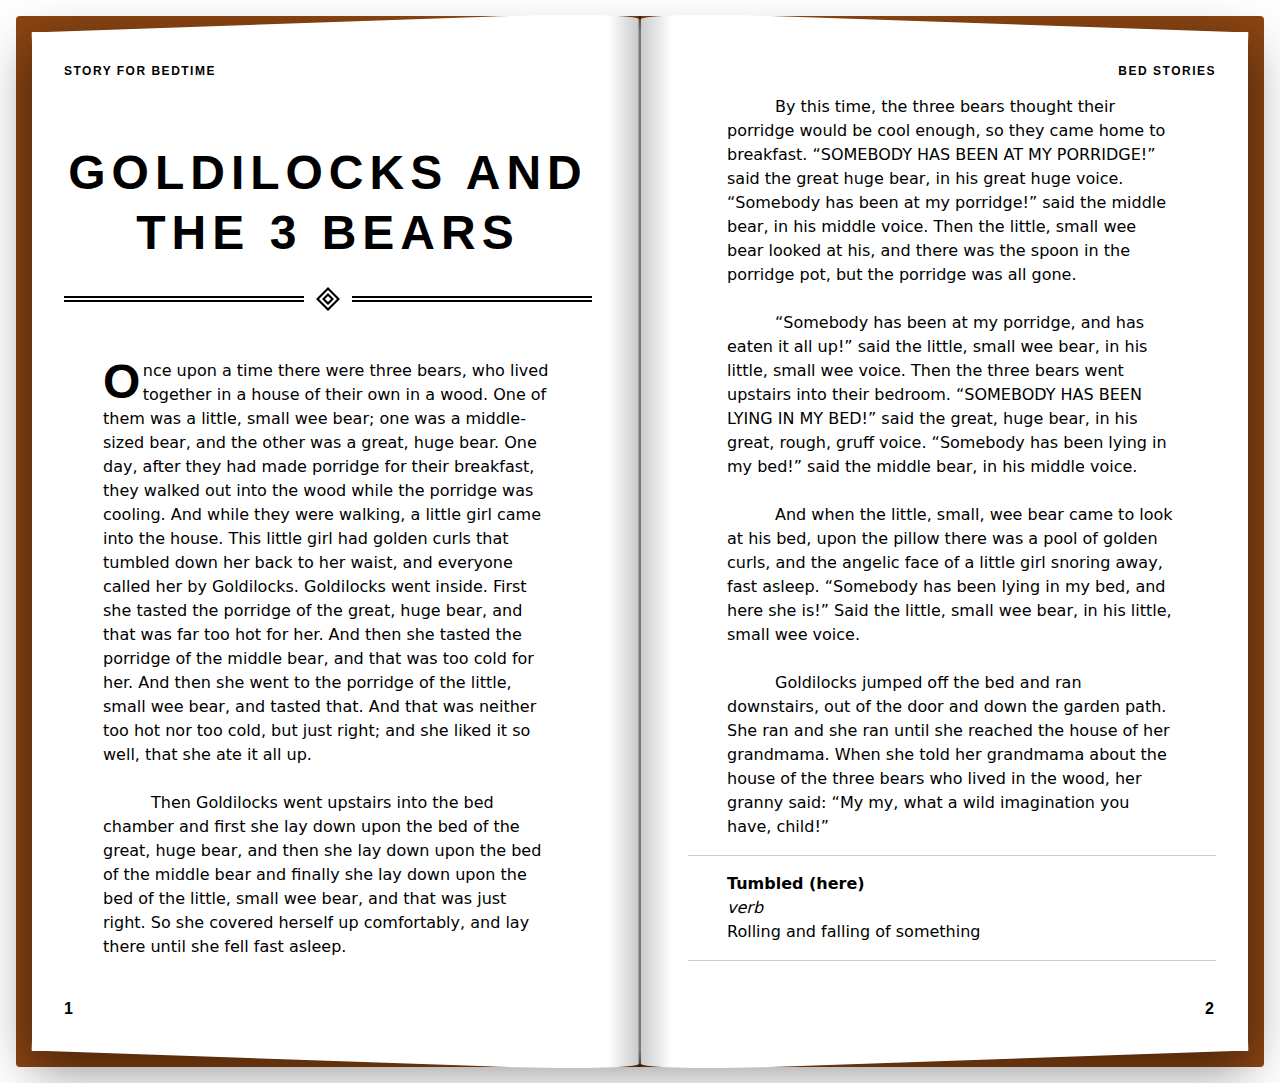
==== g.html @ a9cd192c "Add files via upload" ====
<html>

<head>
    <title>Fairy tale world</title>
    <link rel="stylesheet" href="style.css">
    <meta charset="utf-8">
    <link rel="stylesheet" type="text/css" href="style.css">
    <link href="https://cdn.jsdelivr.net/npm/bootstrap@5.1.1/dist/css/bootstrap.min.css" rel="stylesheet">
    <script src="https://ajax.googleapis.com/ajax/libs/jquery/3.4.1/jquery.min.js"></script>
    <script src="https://maxcdn.bootstrapcdn.com/bootstrap/3.4.0/js/bootstrap.min.js"></script>
    <link rel="icon" href="https://cdn-icons-png.flaticon.com/512/3281/3281000.png" type="image/x-icon">
    <title>Goldilocks and the Three bears</title>
</head>

<body>
    <div id="wrapper">
        <div id="container">

            <section class="open-book">
                <header>
                    <h1>Story for bedtime</h1>
                    <h6>bed stories</h6>
                </header>
                <article>
                    <h2 class="chapter-title">Goldilocks and the 3 bears</h2>

                    <p>
                        Once upon a time there were three bears, who lived together in a house of their own in a wood. One of them was a little, small wee bear; one was a middle-sized bear, and the other was a great, huge bear.

                        One day, after they had made porridge for their breakfast, they walked out into the wood while the porridge was cooling. And while they were walking, a little girl came into the house. This little girl had golden curls that tumbled down her back to her waist, and everyone called her by Goldilocks.

                        Goldilocks went inside. First she tasted the porridge of the great, huge bear, and that was far too hot for her. And then she tasted the porridge of the middle bear, and that was too cold for her. And then she went to the porridge of the little, small wee bear, and tasted that. And that was neither too hot nor too cold, but just right; and she liked it so well, that she ate it all up.
                    </p>
                    <br>

                    <p>
                        Then Goldilocks went upstairs into the bed chamber and first she lay down upon the bed of the great, huge bear, and then she lay down upon the bed of the middle bear and finally she lay down upon the bed of the little, small wee bear, and that was just right. So she covered herself up comfortably, and lay there until she fell fast asleep.
                    </p>
                    <br>

                    <p>
                        By this time, the three bears thought their porridge would be cool enough, so they came home to breakfast.

                        “SOMEBODY HAS BEEN AT MY PORRIDGE!” said the great huge bear, in his great huge voice.

                        “Somebody has been at my porridge!” said the middle bear, in his middle voice.

                        Then the little, small wee bear looked at his, and there was the spoon in the porridge pot, but the porridge was all gone.
                    </p>
                    <br>
                    <p>
                        “Somebody has been at my porridge, and has eaten it all up!” said the little, small wee bear, in his little, small wee voice.

                        Then the three bears went upstairs into their bedroom.

                        “SOMEBODY HAS BEEN LYING IN MY BED!” said the great, huge bear, in his great, rough, gruff voice.

                        “Somebody has been lying in my bed!” said the middle bear, in his middle voice.
                    </p>
                    <br>
                    <p>
                        And when the little, small, wee bear came to look at his bed, upon the pillow there was a pool of golden curls, and the angelic face of a little girl snoring away, fast asleep.

                        “Somebody has been lying in my bed, and here she is!” Said the little, small wee bear, in his little, small wee voice.
                    </p>
                    <br>
                    <p>
                        Goldilocks jumped off the bed and ran downstairs, out of the door and down the garden path. She ran and she ran until she reached the house of her grandmama. When she told her grandmama about the house of the three bears who lived in the wood, her granny said: “My my, what a wild imagination you have, child!”
                    </p>
                    <dl>
                        <dt><strong>Tumbled</strong> (here)</dt>
                        <dd>
                            <em>verb</em><br>
                            Rolling and falling of something
                        </dd>
                    </dl>
                </article>
                <footer>
                    <ol id="page-numbers">
                        <li>1</li>
                        <li>2</li>
                    </ol>
                </footer>
            </section>

        </div>
    </div>
</body>

</html>
---- style.css ----
@import url('https://fonts.googleapis.com/css2?family=Comfortaa:wght@300&display=swap');
.jumbo {
    background-image: url(https://i.pinimg.com/originals/50/1d/ff/501dff3de9ac9f5f683dde9d32992865.gif);
    background-repeat: no-repeat;
    background-position: center;
    background-size: cover;
}

.texty {
 color:black;
    text-align: center; 
    font-family:"Comfortaa";
    
}
@import url(https://fonts.googleapis.com/css?family=Crimson+Text:400,700,900,400italic,700italic,900italic|Playfair+Display:400,700,900,400italic,700italic,900italic|Rock+Salt:400);

*,
:before,
:after {
    box-sizing: border-box;
}

body {
    background-color: #1d1f20;
    color: #e5e5e5;
    font: 16px/1.25 'Crimson Text', sans-serif;
    margin: 0;
}

#wrapper {
    margin-left: auto;
    margin-right: auto;
    max-width: 80em;
}

#container {
    float: left;
    padding: 1em;
    width: 100%;
}



/*** OPEN BOOK ***/
.open-book {
    background: #fff;
    box-shadow: rgba(0,0,0,0.5) 0 1em 3em;
    color: #000;
    padding: 2em;
}

.open-book * {
    position: relative;
}

/* Highlight */
.open-book *::-moz-selection {
    background: rgba(222,255,0,0.75);
}

.open-book *::selection {
    background: rgba(222,255,0,0.75);
}

/* Header/Footer */
.open-book header {
    padding-bottom: 1em;
}

.open-book header *,
.open-book footer * {
    font: 700 1em/1.25 'Playfair Display', sans-serif;
    letter-spacing: 0.125em;
    margin: 0;
}

.open-book header * {
    font-size: 0.75em;
    text-transform: uppercase;
}

.open-book footer {
    padding-top: 1em;
}

.open-book footer #page-numbers {
    display: none;
    list-style: none;
    padding: 0;
    text-align: left;
}

.open-book footer #page-numbers > li:last-child {
    text-align: right;
}

/* Chapter Title */
.open-book .chapter-title {
    background: url([data-uri]) bottom center no-repeat;
    background-size: 0.5em 0.5em;
    font: 700 7vw/1.25 'Playfair Display', sans-serif;
    letter-spacing: 0.125em;
    margin: 0 0 1em 0;
    padding: 1em 0;
    position: relative;
    text-align: center;
    text-transform: uppercase;
}

.open-book .chapter-title:before,
.open-book .chapter-title:after {
    border: solid 0 #000;
    border-width: 0.05em 0;
    bottom: calc((0.125em / 2) * 3);
    content: '';
    height: 0.15em;
    position: absolute;
    width: calc(50% - (1em / 2));
}

.open-book .chapter-title:before {
    left: 0;
}

.open-book .chapter-title:after {
    right: 0;
}

/* Body Copy */
.open-book article {
    line-height: 1.5;
}

.open-book article *:not(.chapter-title):not(hr):not(dl) {
    margin: 0 auto;
    max-width: 28.125em;
}

.open-book article p {
    text-indent: 2em;
}

.open-book .chapter-title + p:first-of-type {
    text-indent: 0;
}

.open-book .chapter-title + p:first-of-type:first-letter {
    float: left;
    font: 700 3em/0.65 'Playfair Display', sans-serif;
    padding: 0.15em 0.05em 0 0;
    text-transform: uppercase;
}

.open-book article > ul,
.open-book article > ol {
    padding-left: 3em;
}

.open-book article > ul ul {
    padding-left: 1em;
}

.open-book a {
    background: url([data-uri]) bottom repeat-x;
    background-size: auto 0.25em;
    color: inherit;
    text-decoration: none;
}

.open-book s,
.open-book strike {
    background: url([data-uri]) center repeat-x;
    background-size: auto 0.5em;
    color: rgba(0,0,0,0.5);
    text-decoration: none;
}

.open-book sup {
    color: #cc0000;
    font-family: 'Rock Salt', cursive;
    left: 0;
    margin-top: -1em!important;
    max-width: 100%!important;
    position: absolute;
    text-align: center;
    width: 100%;
}

.open-book mark {
    background: linear-gradient(to bottom, rgba(222,255,0,1) 0%,rgba(222,255,0,0.5) 60%,rgba(222,255,0,1) 100%);
}

.open-book mark.pink {
    background: linear-gradient(to bottom, rgba(255,69,190,1) 0%,rgba(255,107,203,0.5) 60%,rgba(255,107,203,1) 100%);
}

.open-book mark.blue {
    background: linear-gradient(to bottom, rgba(73,179,255,1) 0%,rgba(107,193,255,0.5) 60%,rgba(107,193,255,1) 100%);
}

.open-book mark.green {
    background: linear-gradient(to bottom, rgba(67,226,15,1) 0%,rgba(39,229,54,0.5) 60%,rgba(39,229,54,1) 100%);
}

.open-book mark.orange {
    background: linear-gradient(to bottom, rgba(255,134,9,1) 0%,rgba(255,177,34,0.5) 60%,rgba(255,177,34,1) 100%);
}

.open-book hr {
    background-color: #000;
    border: 0;
    height: 2px;
    margin: 1em 0;
}

.open-book dl {
    border: solid 0 #ccc;
    border-width: 0.0625em 0;
    break-inside: avoid-column;
    margin: 1em auto;
    padding: 1em 0;
}



/*** MEDIA QUERIES ***/
@media only screen and ( min-width: 50em ) {

    .open-book {
        margin: 1em;
        position: relative;
    }

    .open-book:before {
        background-color: #8B4513;
        border-radius: 0.25em;
        bottom: -1em;
        content: '';
        left: -1em;
        position: absolute;
        right: -1em;
        top: -1em;
        z-index: -1;
    }

    .open-book:after {
        background: linear-gradient(to right, transparent 0%,rgba(0,0,0,0.2) 46%,rgba(0,0,0,0.5) 49%,rgba(0,0,0,0.6) 50%,rgba(0,0,0,0.5) 51%,rgba(0,0,0,0.2) 52%,transparent 100%);
        bottom: -1em;
        content: '';
        left: 50%;
        position: absolute;
        top: -1em;
        transform: translate(-50%,0);
        width: 4em;
        z-index: 1;
    }

    .open-book > * {
        column-count: 2;
        column-gap: 6em;
        position: relative;
        z-index: 1;
    }

    /* Header/Footer */
    .open-book header:before,
    .open-book header:after,
    .open-book footer:before,
    .open-book footer:after {
        background: #fff;
        border-radius: 25%;
        content: '';
        height: 2em;
        position: absolute;
        z-index: -1;
        width: calc(50% + 2em);
    }

    .open-book header:before,
    .open-book footer:before,
    .open-book footer:after {
        border-top-left-radius: 0;
    }

    .open-book header:after,
    .open-book footer:before,
    .open-book footer:after {
        border-top-right-radius: 0;
    }

    .open-book header:before,
    .open-book header:after,
    .open-book footer:after {
        border-bottom-right-radius: 0;
    }

    .open-book header:before,
    .open-book header:after,
    .open-book footer:before {
        border-bottom-left-radius: 0;
    }

    .open-book header:before,
    .open-book header:after {
        top: -2.65em;
    }

    .open-book header:before,
    .open-book footer:before {
        right: 50%;
    }

    .open-book header:before {
        transform: rotate(-2deg);
    }

    .open-book header:after,
    .open-book footer:after {
        left: 50%;
    }

    .open-book header:after {
        transform: rotate(2deg);
    }

    .open-book footer:before,
    .open-book footer:after {
        bottom: -2.65em;
    }

    .open-book footer:before {
        transform: rotate(2deg);
    }

    .open-book footer:after {
        transform: rotate(-2deg);
    }

    .open-book header > *:last-child,
    .open-book footer > *:last-child {
        text-align: right;
    }

    .open-book footer #page-numbers {
        display: block;
    }

    /* Chapter Title */
    .open-book .chapter-title {
        font-size: 3em;
    }

    .open-book .chapter-title:before,
    .open-book .chapter-title:after {
        height: 0.125em;
    }

    /* Body Copy */
    .open-book article p {
        text-indent: 3em;
    }

    .open-book article > ul,
    .open-book article > ol {
        padding-left: 4em;
    }

}
---- style.css ----
@import url('https://fonts.googleapis.com/css2?family=Comfortaa:wght@300&display=swap');
.jumbo {
    background-image: url(https://i.pinimg.com/originals/50/1d/ff/501dff3de9ac9f5f683dde9d32992865.gif);
    background-repeat: no-repeat;
    background-position: center;
    background-size: cover;
}

.texty {
 color:black;
    text-align: center; 
    font-family:"Comfortaa";
    
}
@import url(https://fonts.googleapis.com/css?family=Crimson+Text:400,700,900,400italic,700italic,900italic|Playfair+Display:400,700,900,400italic,700italic,900italic|Rock+Salt:400);

*,
:before,
:after {
    box-sizing: border-box;
}

body {
    background-color: #1d1f20;
    color: #e5e5e5;
    font: 16px/1.25 'Crimson Text', sans-serif;
    margin: 0;
}

#wrapper {
    margin-left: auto;
    margin-right: auto;
    max-width: 80em;
}

#container {
    float: left;
    padding: 1em;
    width: 100%;
}



/*** OPEN BOOK ***/
.open-book {
    background: #fff;
    box-shadow: rgba(0,0,0,0.5) 0 1em 3em;
    color: #000;
    padding: 2em;
}

.open-book * {
    position: relative;
}

/* Highlight */
.open-book *::-moz-selection {
    background: rgba(222,255,0,0.75);
}

.open-book *::selection {
    background: rgba(222,255,0,0.75);
}

/* Header/Footer */
.open-book header {
    padding-bottom: 1em;
}

.open-book header *,
.open-book footer * {
    font: 700 1em/1.25 'Playfair Display', sans-serif;
    letter-spacing: 0.125em;
    margin: 0;
}

.open-book header * {
    font-size: 0.75em;
    text-transform: uppercase;
}

.open-book footer {
    padding-top: 1em;
}

.open-book footer #page-numbers {
    display: none;
    list-style: none;
    padding: 0;
    text-align: left;
}

.open-book footer #page-numbers > li:last-child {
    text-align: right;
}

/* Chapter Title */
.open-book .chapter-title {
    background: url([data-uri]) bottom center no-repeat;
    background-size: 0.5em 0.5em;
    font: 700 7vw/1.25 'Playfair Display', sans-serif;
    letter-spacing: 0.125em;
    margin: 0 0 1em 0;
    padding: 1em 0;
    position: relative;
    text-align: center;
    text-transform: uppercase;
}

.open-book .chapter-title:before,
.open-book .chapter-title:after {
    border: solid 0 #000;
    border-width: 0.05em 0;
    bottom: calc((0.125em / 2) * 3);
    content: '';
    height: 0.15em;
    position: absolute;
    width: calc(50% - (1em / 2));
}

.open-book .chapter-title:before {
    left: 0;
}

.open-book .chapter-title:after {
    right: 0;
}

/* Body Copy */
.open-book article {
    line-height: 1.5;
}

.open-book article *:not(.chapter-title):not(hr):not(dl) {
    margin: 0 auto;
    max-width: 28.125em;
}

.open-book article p {
    text-indent: 2em;
}

.open-book .chapter-title + p:first-of-type {
    text-indent: 0;
}

.open-book .chapter-title + p:first-of-type:first-letter {
    float: left;
    font: 700 3em/0.65 'Playfair Display', sans-serif;
    padding: 0.15em 0.05em 0 0;
    text-transform: uppercase;
}

.open-book article > ul,
.open-book article > ol {
    padding-left: 3em;
}

.open-book article > ul ul {
    padding-left: 1em;
}

.open-book a {
    background: url([data-uri]) bottom repeat-x;
    background-size: auto 0.25em;
    color: inherit;
    text-decoration: none;
}

.open-book s,
.open-book strike {
    background: url([data-uri]) center repeat-x;
    background-size: auto 0.5em;
    color: rgba(0,0,0,0.5);
    text-decoration: none;
}

.open-book sup {
    color: #cc0000;
    font-family: 'Rock Salt', cursive;
    left: 0;
    margin-top: -1em!important;
    max-width: 100%!important;
    position: absolute;
    text-align: center;
    width: 100%;
}

.open-book mark {
    background: linear-gradient(to bottom, rgba(222,255,0,1) 0%,rgba(222,255,0,0.5) 60%,rgba(222,255,0,1) 100%);
}

.open-book mark.pink {
    background: linear-gradient(to bottom, rgba(255,69,190,1) 0%,rgba(255,107,203,0.5) 60%,rgba(255,107,203,1) 100%);
}

.open-book mark.blue {
    background: linear-gradient(to bottom, rgba(73,179,255,1) 0%,rgba(107,193,255,0.5) 60%,rgba(107,193,255,1) 100%);
}

.open-book mark.green {
    background: linear-gradient(to bottom, rgba(67,226,15,1) 0%,rgba(39,229,54,0.5) 60%,rgba(39,229,54,1) 100%);
}

.open-book mark.orange {
    background: linear-gradient(to bottom, rgba(255,134,9,1) 0%,rgba(255,177,34,0.5) 60%,rgba(255,177,34,1) 100%);
}

.open-book hr {
    background-color: #000;
    border: 0;
    height: 2px;
    margin: 1em 0;
}

.open-book dl {
    border: solid 0 #ccc;
    border-width: 0.0625em 0;
    break-inside: avoid-column;
    margin: 1em auto;
    padding: 1em 0;
}



/*** MEDIA QUERIES ***/
@media only screen and ( min-width: 50em ) {

    .open-book {
        margin: 1em;
        position: relative;
    }

    .open-book:before {
        background-color: #8B4513;
        border-radius: 0.25em;
        bottom: -1em;
        content: '';
        left: -1em;
        position: absolute;
        right: -1em;
        top: -1em;
        z-index: -1;
    }

    .open-book:after {
        background: linear-gradient(to right, transparent 0%,rgba(0,0,0,0.2) 46%,rgba(0,0,0,0.5) 49%,rgba(0,0,0,0.6) 50%,rgba(0,0,0,0.5) 51%,rgba(0,0,0,0.2) 52%,transparent 100%);
        bottom: -1em;
        content: '';
        left: 50%;
        position: absolute;
        top: -1em;
        transform: translate(-50%,0);
        width: 4em;
        z-index: 1;
    }

    .open-book > * {
        column-count: 2;
        column-gap: 6em;
        position: relative;
        z-index: 1;
    }

    /* Header/Footer */
    .open-book header:before,
    .open-book header:after,
    .open-book footer:before,
    .open-book footer:after {
        background: #fff;
        border-radius: 25%;
        content: '';
        height: 2em;
        position: absolute;
        z-index: -1;
        width: calc(50% + 2em);
    }

    .open-book header:before,
    .open-book footer:before,
    .open-book footer:after {
        border-top-left-radius: 0;
    }

    .open-book header:after,
    .open-book footer:before,
    .open-book footer:after {
        border-top-right-radius: 0;
    }

    .open-book header:before,
    .open-book header:after,
    .open-book footer:after {
        border-bottom-right-radius: 0;
    }

    .open-book header:before,
    .open-book header:after,
    .open-book footer:before {
        border-bottom-left-radius: 0;
    }

    .open-book header:before,
    .open-book header:after {
        top: -2.65em;
    }

    .open-book header:before,
    .open-book footer:before {
        right: 50%;
    }

    .open-book header:before {
        transform: rotate(-2deg);
    }

    .open-book header:after,
    .open-book footer:after {
        left: 50%;
    }

    .open-book header:after {
        transform: rotate(2deg);
    }

    .open-book footer:before,
    .open-book footer:after {
        bottom: -2.65em;
    }

    .open-book footer:before {
        transform: rotate(2deg);
    }

    .open-book footer:after {
        transform: rotate(-2deg);
    }

    .open-book header > *:last-child,
    .open-book footer > *:last-child {
        text-align: right;
    }

    .open-book footer #page-numbers {
        display: block;
    }

    /* Chapter Title */
    .open-book .chapter-title {
        font-size: 3em;
    }

    .open-book .chapter-title:before,
    .open-book .chapter-title:after {
        height: 0.125em;
    }

    /* Body Copy */
    .open-book article p {
        text-indent: 3em;
    }

    .open-book article > ul,
    .open-book article > ol {
        padding-left: 4em;
    }

}
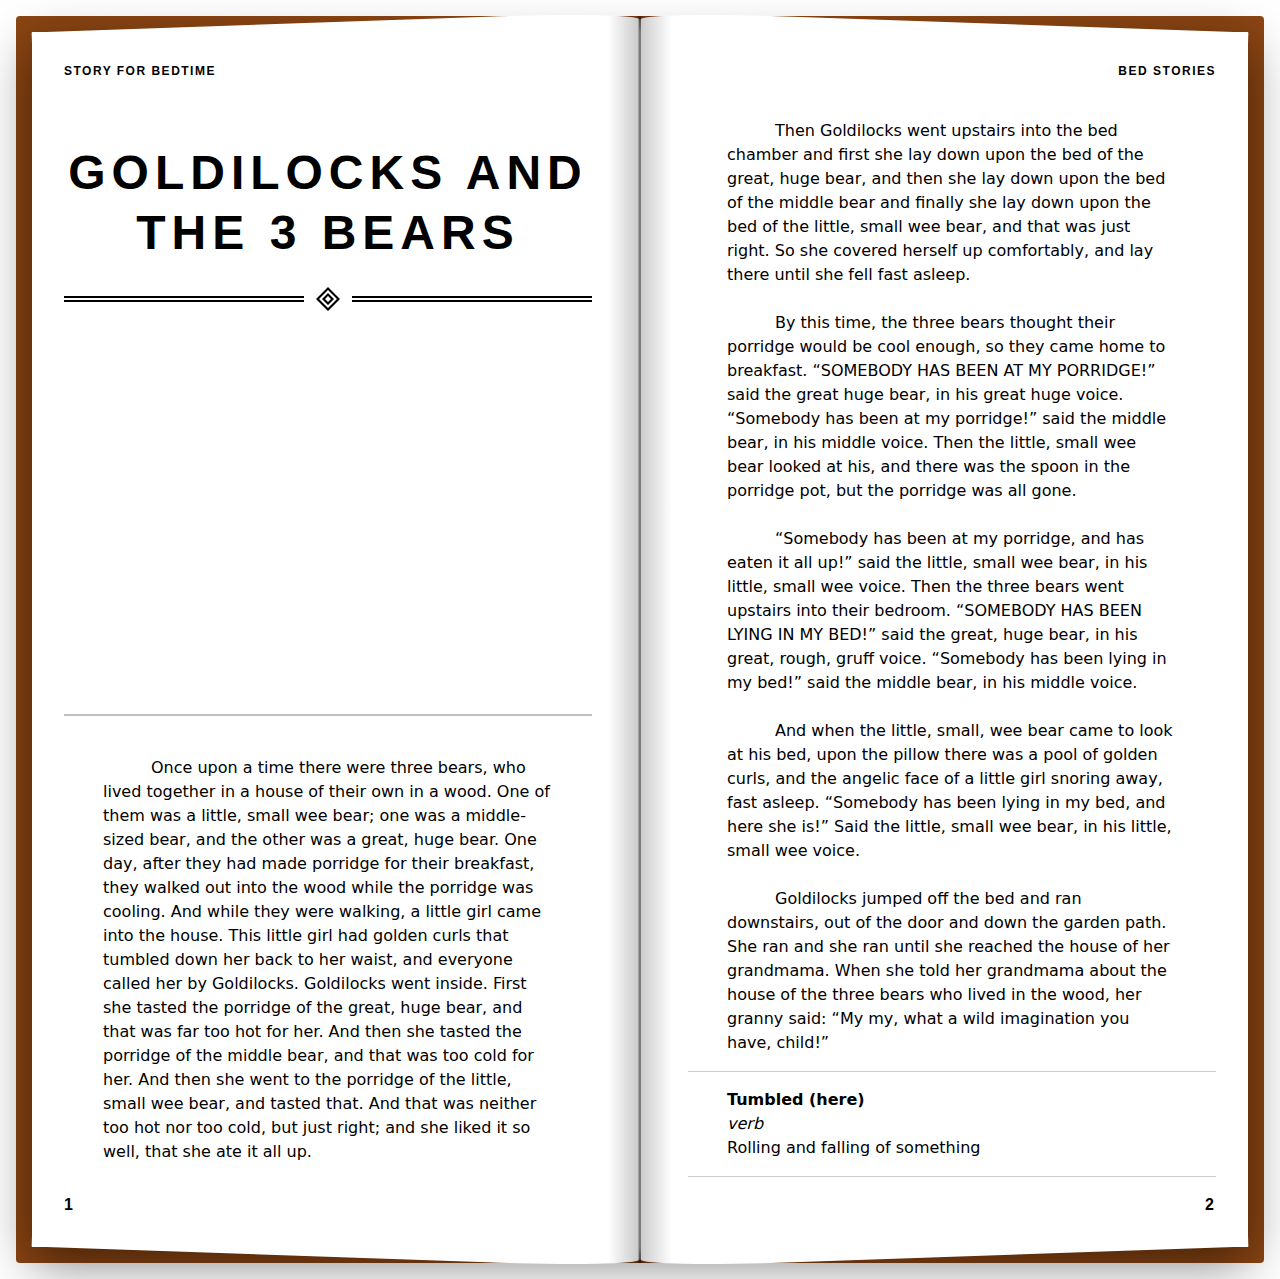
==== commit f972730e: "Add files via upload" ====
--- a/g.html
+++ b/g.html
@@ -1,7 +1,7 @@
 <html>
 
 <head>
-    <title>Fairy tale world</title>
+
     <link rel="stylesheet" href="style.css">
     <meta charset="utf-8">
     <link rel="stylesheet" type="text/css" href="style.css">
@@ -23,6 +23,11 @@
                 </header>
                 <article>
                     <h2 class="chapter-title">Goldilocks and the 3 bears</h2>
+                    <br>
+                    <iframe width="560" height="315" style="border-radius: 15px;" src="https://www.youtube.com/embed/qOJ_A5tgBKM" title="YouTube video player" frameborder="0" allow="accelerometer; autoplay; clipboard-write; encrypted-media; gyroscope; picture-in-picture" allowfullscreen></iframe>
+                    <hr>
+                    <br>
+                    
 
                     <p>
                         Once upon a time there were three bears, who lived together in a house of their own in a wood. One of them was a little, small wee bear; one was a middle-sized bear, and the other was a great, huge bear.
--- a/style.css
+++ b/style.css
@@ -1,17 +1,19 @@
 @import url('https://fonts.googleapis.com/css2?family=Comfortaa:wght@300&display=swap');
+
 .jumbo {
-    background-image: url(https://i.pinimg.com/originals/50/1d/ff/501dff3de9ac9f5f683dde9d32992865.gif);
+    background-image: url(https://img.freepik.com/free-vector/fantasy-galaxy-background-with-pastel-colors_126980-79.jpg?size=626&ext=jpg);
     background-repeat: no-repeat;
     background-position: center;
     background-size: cover;
 }
 
 .texty {
- color:black;
-    text-align: center; 
-    font-family:"Comfortaa";
-    
-}
+    color: black;
+    text-align: center;
+    font-family: "Comfortaa";
+
+}
+
 @import url(https://fonts.googleapis.com/css?family=Crimson+Text:400,700,900,400italic,700italic,900italic|Playfair+Display:400,700,900,400italic,700italic,900italic|Rock+Salt:400);
 
 *,
@@ -44,7 +46,7 @@
 /*** OPEN BOOK ***/
 .open-book {
     background: #fff;
-    box-shadow: rgba(0,0,0,0.5) 0 1em 3em;
+    box-shadow: rgba(0, 0, 0, 0.5) 0 1em 3em;
     color: #000;
     padding: 2em;
 }
@@ -55,11 +57,11 @@
 
 /* Highlight */
 .open-book *::-moz-selection {
-    background: rgba(222,255,0,0.75);
+    background: rgba(222, 255, 0, 0.75);
 }
 
 .open-book *::selection {
-    background: rgba(222,255,0,0.75);
+    background: rgba(222, 255, 0, 0.75);
 }
 
 /* Header/Footer */
@@ -171,7 +173,7 @@
 .open-book strike {
     background: url([data-uri]) center repeat-x;
     background-size: auto 0.5em;
-    color: rgba(0,0,0,0.5);
+    color: rgba(0, 0, 0, 0.5);
     text-decoration: none;
 }
 
@@ -179,31 +181,31 @@
     color: #cc0000;
     font-family: 'Rock Salt', cursive;
     left: 0;
-    margin-top: -1em!important;
-    max-width: 100%!important;
+    margin-top: -1em !important;
+    max-width: 100% !important;
     position: absolute;
     text-align: center;
     width: 100%;
 }
 
 .open-book mark {
-    background: linear-gradient(to bottom, rgba(222,255,0,1) 0%,rgba(222,255,0,0.5) 60%,rgba(222,255,0,1) 100%);
+    background: linear-gradient(to bottom, rgba(222, 255, 0, 1) 0%, rgba(222, 255, 0, 0.5) 60%, rgba(222, 255, 0, 1) 100%);
 }
 
 .open-book mark.pink {
-    background: linear-gradient(to bottom, rgba(255,69,190,1) 0%,rgba(255,107,203,0.5) 60%,rgba(255,107,203,1) 100%);
+    background: linear-gradient(to bottom, rgba(255, 69, 190, 1) 0%, rgba(255, 107, 203, 0.5) 60%, rgba(255, 107, 203, 1) 100%);
 }
 
 .open-book mark.blue {
-    background: linear-gradient(to bottom, rgba(73,179,255,1) 0%,rgba(107,193,255,0.5) 60%,rgba(107,193,255,1) 100%);
+    background: linear-gradient(to bottom, rgba(73, 179, 255, 1) 0%, rgba(107, 193, 255, 0.5) 60%, rgba(107, 193, 255, 1) 100%);
 }
 
 .open-book mark.green {
-    background: linear-gradient(to bottom, rgba(67,226,15,1) 0%,rgba(39,229,54,0.5) 60%,rgba(39,229,54,1) 100%);
+    background: linear-gradient(to bottom, rgba(67, 226, 15, 1) 0%, rgba(39, 229, 54, 0.5) 60%, rgba(39, 229, 54, 1) 100%);
 }
 
 .open-book mark.orange {
-    background: linear-gradient(to bottom, rgba(255,134,9,1) 0%,rgba(255,177,34,0.5) 60%,rgba(255,177,34,1) 100%);
+    background: linear-gradient(to bottom, rgba(255, 134, 9, 1) 0%, rgba(255, 177, 34, 0.5) 60%, rgba(255, 177, 34, 1) 100%);
 }
 
 .open-book hr {
@@ -224,7 +226,7 @@
 
 
 /*** MEDIA QUERIES ***/
-@media only screen and ( min-width: 50em ) {
+@media only screen and (min-width: 50em) {
 
     .open-book {
         margin: 1em;
@@ -244,13 +246,13 @@
     }
 
     .open-book:after {
-        background: linear-gradient(to right, transparent 0%,rgba(0,0,0,0.2) 46%,rgba(0,0,0,0.5) 49%,rgba(0,0,0,0.6) 50%,rgba(0,0,0,0.5) 51%,rgba(0,0,0,0.2) 52%,transparent 100%);
+        background: linear-gradient(to right, transparent 0%, rgba(0, 0, 0, 0.2) 46%, rgba(0, 0, 0, 0.5) 49%, rgba(0, 0, 0, 0.6) 50%, rgba(0, 0, 0, 0.5) 51%, rgba(0, 0, 0, 0.2) 52%, transparent 100%);
         bottom: -1em;
         content: '';
         left: 50%;
         position: absolute;
         top: -1em;
-        transform: translate(-50%,0);
+        transform: translate(-50%, 0);
         width: 4em;
         z-index: 1;
     }
@@ -304,6 +306,12 @@
     .open-book header:after {
         top: -2.65em;
     }
+    .divga {
+        float:left;
+    }
+    .texted {
+        color: black;
+    }
 
     .open-book header:before,
     .open-book footer:before {
@@ -365,4 +373,4 @@
         padding-left: 4em;
     }
 
-}+}
--- a/style.css
+++ b/style.css
@@ -1,17 +1,19 @@
 @import url('https://fonts.googleapis.com/css2?family=Comfortaa:wght@300&display=swap');
+
 .jumbo {
-    background-image: url(https://i.pinimg.com/originals/50/1d/ff/501dff3de9ac9f5f683dde9d32992865.gif);
+    background-image: url(https://img.freepik.com/free-vector/fantasy-galaxy-background-with-pastel-colors_126980-79.jpg?size=626&ext=jpg);
     background-repeat: no-repeat;
     background-position: center;
     background-size: cover;
 }
 
 .texty {
- color:black;
-    text-align: center; 
-    font-family:"Comfortaa";
-    
-}
+    color: black;
+    text-align: center;
+    font-family: "Comfortaa";
+
+}
+
 @import url(https://fonts.googleapis.com/css?family=Crimson+Text:400,700,900,400italic,700italic,900italic|Playfair+Display:400,700,900,400italic,700italic,900italic|Rock+Salt:400);
 
 *,
@@ -44,7 +46,7 @@
 /*** OPEN BOOK ***/
 .open-book {
     background: #fff;
-    box-shadow: rgba(0,0,0,0.5) 0 1em 3em;
+    box-shadow: rgba(0, 0, 0, 0.5) 0 1em 3em;
     color: #000;
     padding: 2em;
 }
@@ -55,11 +57,11 @@
 
 /* Highlight */
 .open-book *::-moz-selection {
-    background: rgba(222,255,0,0.75);
+    background: rgba(222, 255, 0, 0.75);
 }
 
 .open-book *::selection {
-    background: rgba(222,255,0,0.75);
+    background: rgba(222, 255, 0, 0.75);
 }
 
 /* Header/Footer */
@@ -171,7 +173,7 @@
 .open-book strike {
     background: url([data-uri]) center repeat-x;
     background-size: auto 0.5em;
-    color: rgba(0,0,0,0.5);
+    color: rgba(0, 0, 0, 0.5);
     text-decoration: none;
 }
 
@@ -179,31 +181,31 @@
     color: #cc0000;
     font-family: 'Rock Salt', cursive;
     left: 0;
-    margin-top: -1em!important;
-    max-width: 100%!important;
+    margin-top: -1em !important;
+    max-width: 100% !important;
     position: absolute;
     text-align: center;
     width: 100%;
 }
 
 .open-book mark {
-    background: linear-gradient(to bottom, rgba(222,255,0,1) 0%,rgba(222,255,0,0.5) 60%,rgba(222,255,0,1) 100%);
+    background: linear-gradient(to bottom, rgba(222, 255, 0, 1) 0%, rgba(222, 255, 0, 0.5) 60%, rgba(222, 255, 0, 1) 100%);
 }
 
 .open-book mark.pink {
-    background: linear-gradient(to bottom, rgba(255,69,190,1) 0%,rgba(255,107,203,0.5) 60%,rgba(255,107,203,1) 100%);
+    background: linear-gradient(to bottom, rgba(255, 69, 190, 1) 0%, rgba(255, 107, 203, 0.5) 60%, rgba(255, 107, 203, 1) 100%);
 }
 
 .open-book mark.blue {
-    background: linear-gradient(to bottom, rgba(73,179,255,1) 0%,rgba(107,193,255,0.5) 60%,rgba(107,193,255,1) 100%);
+    background: linear-gradient(to bottom, rgba(73, 179, 255, 1) 0%, rgba(107, 193, 255, 0.5) 60%, rgba(107, 193, 255, 1) 100%);
 }
 
 .open-book mark.green {
-    background: linear-gradient(to bottom, rgba(67,226,15,1) 0%,rgba(39,229,54,0.5) 60%,rgba(39,229,54,1) 100%);
+    background: linear-gradient(to bottom, rgba(67, 226, 15, 1) 0%, rgba(39, 229, 54, 0.5) 60%, rgba(39, 229, 54, 1) 100%);
 }
 
 .open-book mark.orange {
-    background: linear-gradient(to bottom, rgba(255,134,9,1) 0%,rgba(255,177,34,0.5) 60%,rgba(255,177,34,1) 100%);
+    background: linear-gradient(to bottom, rgba(255, 134, 9, 1) 0%, rgba(255, 177, 34, 0.5) 60%, rgba(255, 177, 34, 1) 100%);
 }
 
 .open-book hr {
@@ -224,7 +226,7 @@
 
 
 /*** MEDIA QUERIES ***/
-@media only screen and ( min-width: 50em ) {
+@media only screen and (min-width: 50em) {
 
     .open-book {
         margin: 1em;
@@ -244,13 +246,13 @@
     }
 
     .open-book:after {
-        background: linear-gradient(to right, transparent 0%,rgba(0,0,0,0.2) 46%,rgba(0,0,0,0.5) 49%,rgba(0,0,0,0.6) 50%,rgba(0,0,0,0.5) 51%,rgba(0,0,0,0.2) 52%,transparent 100%);
+        background: linear-gradient(to right, transparent 0%, rgba(0, 0, 0, 0.2) 46%, rgba(0, 0, 0, 0.5) 49%, rgba(0, 0, 0, 0.6) 50%, rgba(0, 0, 0, 0.5) 51%, rgba(0, 0, 0, 0.2) 52%, transparent 100%);
         bottom: -1em;
         content: '';
         left: 50%;
         position: absolute;
         top: -1em;
-        transform: translate(-50%,0);
+        transform: translate(-50%, 0);
         width: 4em;
         z-index: 1;
     }
@@ -304,6 +306,12 @@
     .open-book header:after {
         top: -2.65em;
     }
+    .divga {
+        float:left;
+    }
+    .texted {
+        color: black;
+    }
 
     .open-book header:before,
     .open-book footer:before {
@@ -365,4 +373,4 @@
         padding-left: 4em;
     }
 
-}+}
